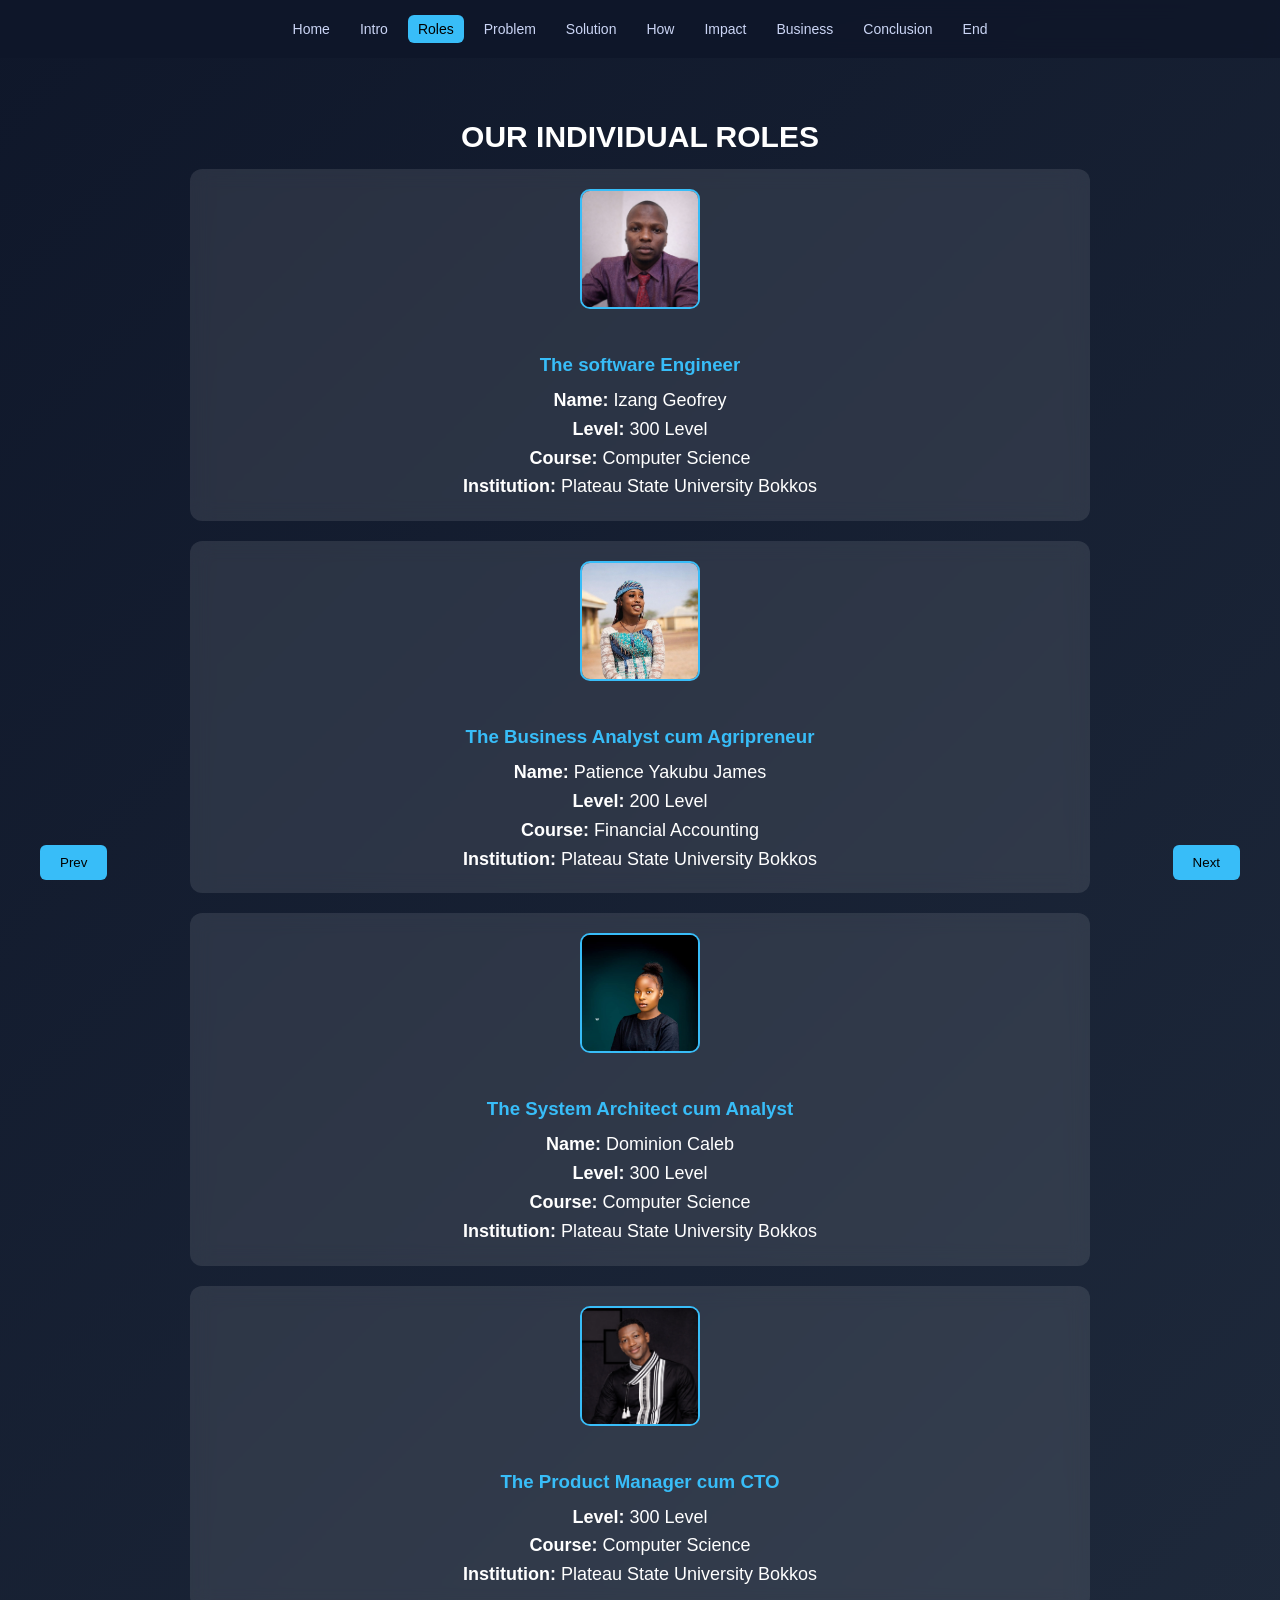
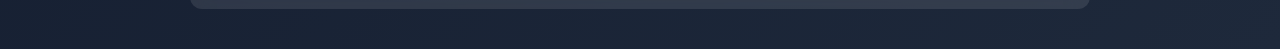
==== roles.html @ 6a31cb85 "Add files via upload" ====
<!DOCTYPE html>
<html lang="en">
    <head>
        <meta charset="UTF-8">
        <meta name="viewport" content="width=device-width, initial-scale=1.0">
        <link rel="stylesheet" href="styles.css">
        <title>Team PLASU</title>
        <link rel="icon" href="images/logo.png">
    </head>

    <body>

        <!-- NAVBAR -->
        <div class="navbar">
            <a class="nav-link" href="index.html">Home</a>
            <a class="nav-link" href="introduction.html">Intro</a>
            <a class="nav-link" href="roles.html">Roles</a>
            <a class="nav-link" href="problem.html">Problem</a>
            <a class="nav-link" href="solution.html">Solution</a>
            <a class="nav-link" href="how-it-works.html">How</a>
            <a class="nav-link" href="impact.html">Impact</a>
            <a class="nav-link" href="business-model.html">Business</a>
            <a class="nav-link" href="conclusion.html">Conclusion</a>
            <a class="nav-link" href="thank-you.html">End</a>
        </div>

        <!-- SLIDE -->
        <div class="slide">
            <div class="content">

                <h2>OUR INDIVIDUAL ROLES</h2>

                <div class="cards">

                    <!-- CARD 1 -->
                    <div class="card id-card">
                        <div class="image-box">
                            <img src="images/geoffery.jpg" alt="Izang Geofery">
                        </div>
                        <div class="card-info">
                            <h3>The software Engineer</h3>
                            <p><strong>Name:</strong> Izang Geofrey</p>
                            <p><strong>Level:</strong> 300 Level</p>
                            <p><strong>Course:</strong> Computer Science</p>
                            <p><strong>Institution:</strong> Plateau State University Bokkos</p>
                        </div>
                    </div>

                    <!-- CARD 2 -->
                    <div class="card id-card">
                        <div class="image-box">
                            <img src="images/patience.jpg" alt="Patience Yakubu James">
                        </div>
                        <div class="card-info">
                            <h3>The Business Analyst cum Agripreneur</h3>
                            <p><strong>Name:</strong> Patience Yakubu James</p>
                            <p><strong>Level:</strong> 200 Level</p>
                            <p><strong>Course:</strong> Financial Accounting</p>
                            <p><strong>Institution:</strong> Plateau State University Bokkos</p>
                        </div>
                    </div>

                    <!-- CARD 3 -->
                    <div class="card id-card">
                        <div class="image-box">
                            <img src="images/dominion.jpg" alt="Dominion Caleb">
                        </div>
                        <div class="card-info">
                            <h3>The System Architect cum Analyst</h3>
                            <p><strong>Name:</strong> Dominion Caleb</p>
                            <p><strong>Level:</strong> 300 Level</p>
                            <p><strong>Course:</strong> Computer Science</p>
                            <p><strong>Institution:</strong> Plateau State University Bokkos</p>
                        </div>
                    </div>

                    <!-- CARD 4 -->
                    <div class="card id-card">
                        <div class="image-box">
                            <img src="images/cto.jpg" alt="Product Manager CTO">
                        </div>
                        <div class="card-info">
                            <h3>The Product Manager cum CTO</h3>
                            <p><strong>Level:</strong> 300 Level</p>
                            <p><strong>Course:</strong> Computer Science</p>
                            <p><strong>Institution:</strong> Plateau State University Bokkos</p>
                        </div>
                    </div>

                </div>

            </div>
        </div>

        <!-- NAV BUTTONS -->
        <div class="nav-buttons">
            <button id="prev" data-link="introduction.html">Prev</button>
            <button id="next" data-link="problem.html">Next</button>
        </div>

        <script src="script.js"></script>

    </body>
</html>
---- styles.css ----
html {
    scroll-behavior: smooth;
    overflow-y: scroll;
}
/* RESET */
* {
    margin: 0;
    padding: 0;
    box-sizing: border-box;
    font-family: "Segoe UI", sans-serif;
}

/* BODY */
body {
    background: linear-gradient(135deg, #0f172a, #1e293b);
    color: white;
    min-height: 100vh;
    display: flex;
    flex-direction: column;
}

/* NAVBAR */
.navbar {
    position: fixed;
    top: 0;
    width: 100%;
    background: rgba(15, 23, 42, 0.9);
    backdrop-filter: blur(10px);
    display: flex;
    flex-wrap: wrap;
    justify-content: center;
    padding: 10px;
    z-index: 1000;
}

.navbar a {
    color: #cbd5f5;
    margin: 5px;
    text-decoration: none;
    font-size: 14px;
    padding: 6px 10px;
    border-radius: 6px;
}

.navbar a.active,
.navbar a:hover {
    background: #38bdf8;
    color: black;
}

/* SLIDE */
.slide {
    margin-top: 80px;
    flex: 1;
    display: flex;
    justify-content: center;
    align-items: center;
    padding: 40px;
    text-align: center;
    animation: fadeIn 0.8s ease-in-out;
}

.content {
    max-width: 900px;
}
.team-logo {
    width: 120px;       
    height: auto;
    margin-bottom: 20px; 
    display: block;
    margin-left: auto;
    margin-right: auto;   
}
/* HEADINGS */
h1 {
    font-size: 40px;
    margin-bottom: 20px;
}

h2 {
    font-size: 30px;
    margin-bottom: 15px;
}

p, li {
    font-size: 18px;
    line-height: 1.6;
}

/* LIST */
ul {
    text-align: left;
    margin-top: 15px;
}

/* NAV BUTTONS */
.nav-buttons {
    position: fixed;
    bottom: 20px;
    width: 100%;
    display: flex;
    justify-content: space-between;
    padding: 0 40px;
}

button {
    padding: 10px 20px;
    border: none;
    background: #38bdf8;
    color: black;
    border-radius: 6px;
    cursor: pointer;
}

/* ROLES CARDS */

.cards {
    display: flex;
    gap: 20px;
    justify-content: center;
    align-items: stretch;
    flex-wrap: wrap; 
}


.card {
    background: rgba(255,255,255,0.1);
    backdrop-filter: blur(10px);
    padding: 20px;
    border-radius: 12px;
    transition: 0.3s;
    display: flex;
    gap: 30px;
    width: 100%;
}

.card:hover {
    transform: translateY(-10px);
}

/* MOBILE */
@media(max-width: 768px) {
    h1 { font-size: 28px; }
    p, li { font-size: 16px; }
}

/* ANIMATION */
@keyframes fadeIn {
    from {opacity: 0; transform: translateY(20px);}
    to {opacity: 1; transform: translateY(0);}
}

/* ID CARD STYLE */
.id-card {
    display: flex;
    flex-direction: column;
    align-items: center;
    padding: 20px;
}

/* IMAGE */
.image-box {
    width: 120px;
    height: 120px;
    border-radius: 10px;
    overflow: hidden;
    margin-bottom: 15px;
    border: 2px solid #38bdf8;
}

.image-box img {
    width: 100%;
    height: 100%;
    object-fit: cover;
}

/* TEXT */
.card-info {
    text-align: center;
}

.card-info h3 {
    margin-bottom: 10px;
    color: #38bdf8;
}

/* HOVER EFFECT */
.id-card:hover {
    transform: translateY(-10px) scale(1.03);
}

.index-cards {
    display: flex;
    gap: 30px;
    justify-content: center;
    align-items: stretch;
    padding: 20px 40px;
}

.index-cards .card.id-card {
    flex: 1;                  
    min-width: 220px;        
    padding: 25px;
}
.index-cards::-webkit-scrollbar {
    height: 8px;
}
.index-cards::-webkit-scrollbar-thumb {
    background-color: #38bdf8;
    border-radius: 10px;
}

.index-cards .card.id-card:hover {
    transform: translateY(-5px) scale(1.05);
}
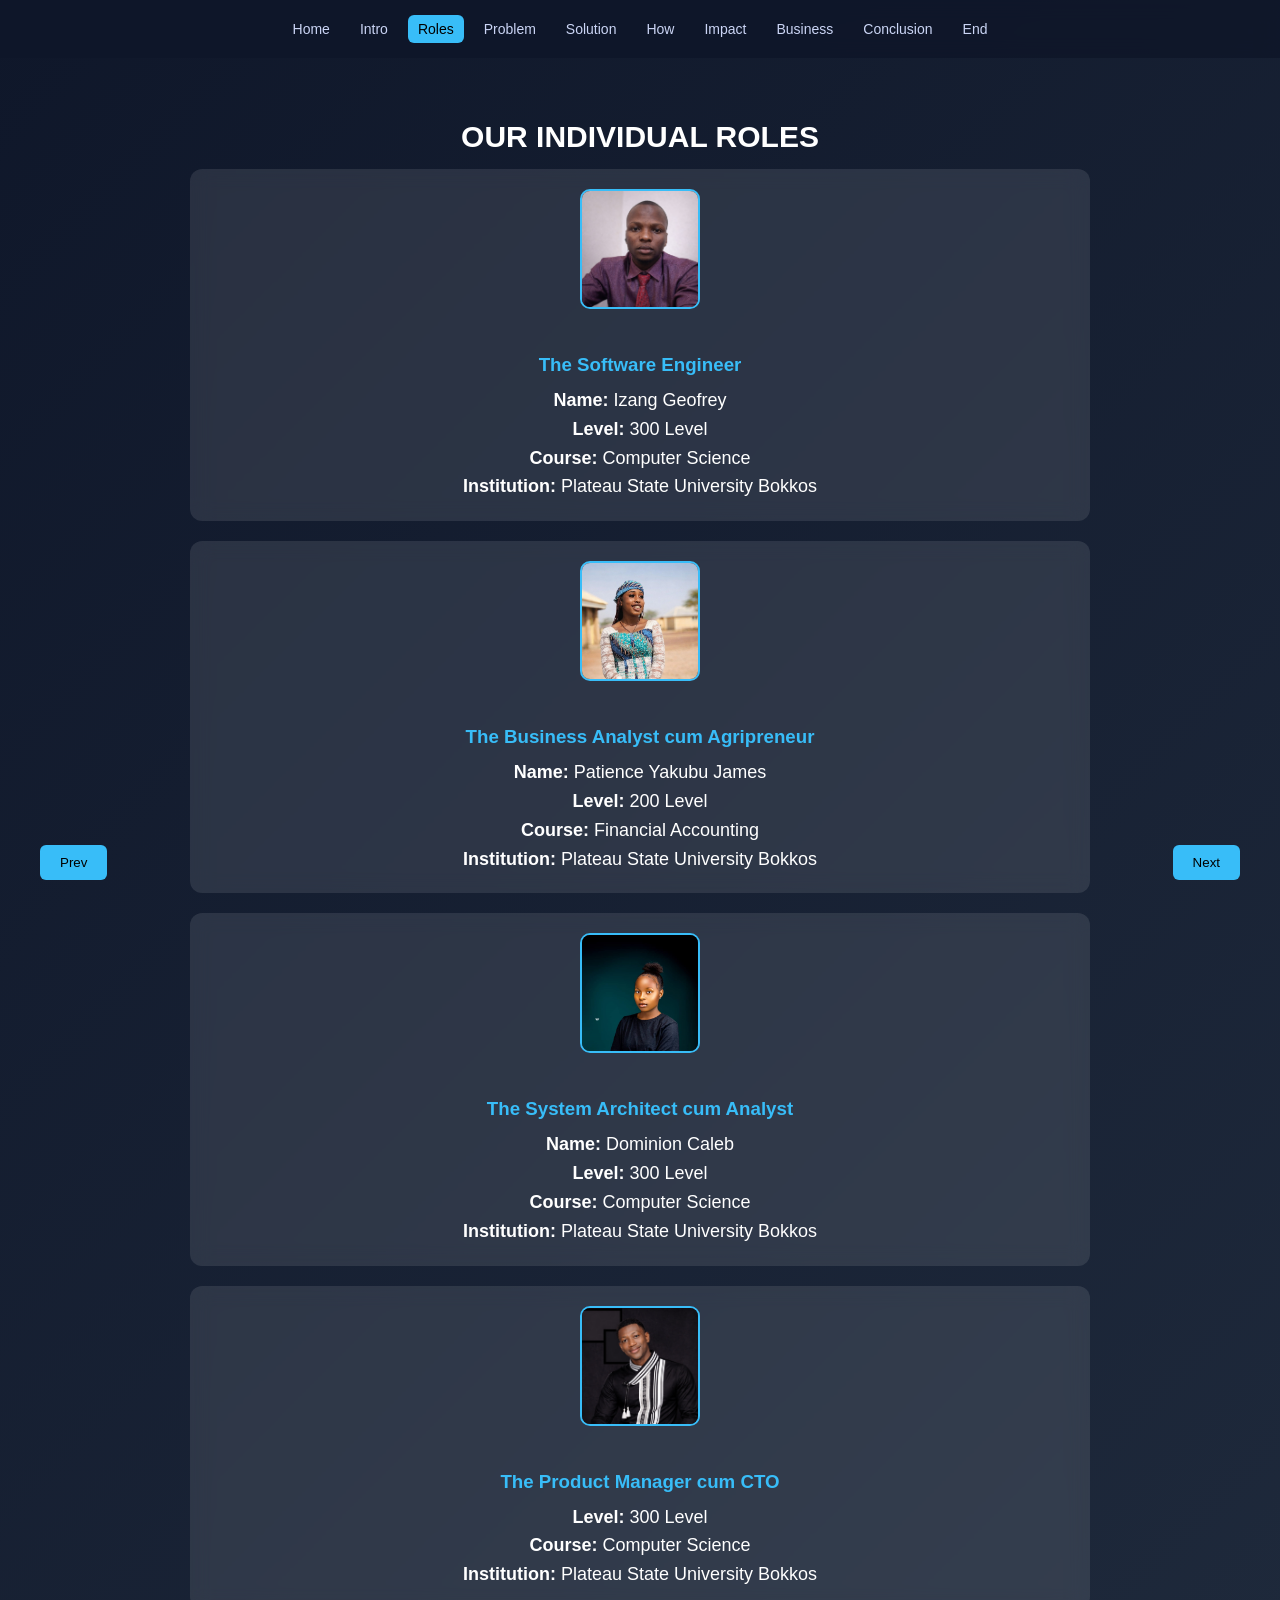
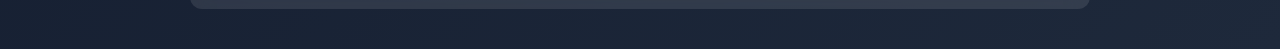
==== commit a1452d45: "Update roles.html" ====
--- a/roles.html
+++ b/roles.html
@@ -38,7 +38,7 @@
                             <img src="images/geoffery.jpg" alt="Izang Geofery">
                         </div>
                         <div class="card-info">
-                            <h3>The software Engineer</h3>
+                            <h3>The Software Engineer</h3>
                             <p><strong>Name:</strong> Izang Geofrey</p>
                             <p><strong>Level:</strong> 300 Level</p>
                             <p><strong>Course:</strong> Computer Science</p>
@@ -101,4 +101,4 @@
         <script src="script.js"></script>
 
     </body>
-</html>+</html>
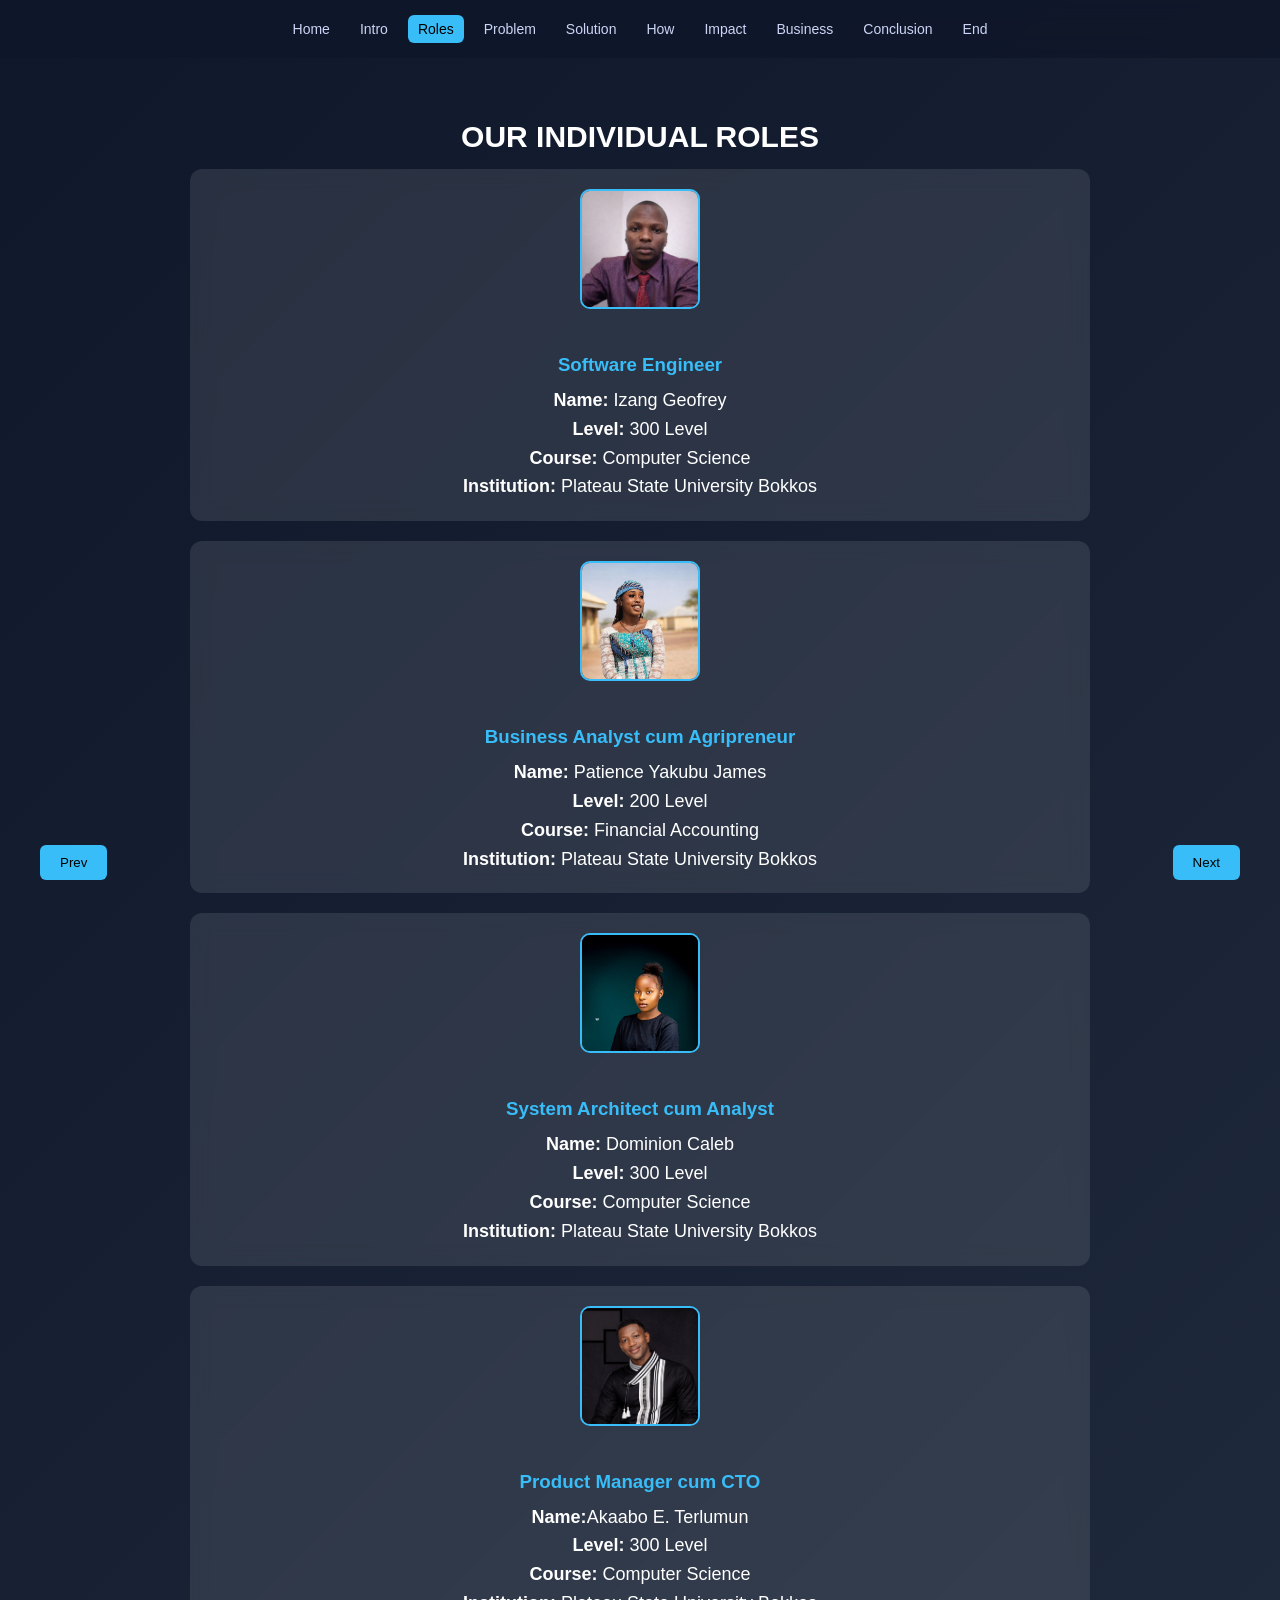
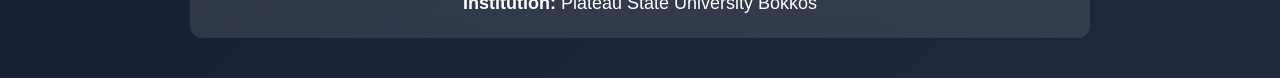
==== commit 54cc548d: "Update roles.html" ====
--- a/roles.html
+++ b/roles.html
@@ -38,7 +38,7 @@
                             <img src="images/geoffery.jpg" alt="Izang Geofery">
                         </div>
                         <div class="card-info">
-                            <h3>The Software Engineer</h3>
+                            <h3>Software Engineer</h3>
                             <p><strong>Name:</strong> Izang Geofrey</p>
                             <p><strong>Level:</strong> 300 Level</p>
                             <p><strong>Course:</strong> Computer Science</p>
@@ -52,7 +52,7 @@
                             <img src="images/patience.jpg" alt="Patience Yakubu James">
                         </div>
                         <div class="card-info">
-                            <h3>The Business Analyst cum Agripreneur</h3>
+                            <h3>Business Analyst cum Agripreneur</h3>
                             <p><strong>Name:</strong> Patience Yakubu James</p>
                             <p><strong>Level:</strong> 200 Level</p>
                             <p><strong>Course:</strong> Financial Accounting</p>
@@ -66,7 +66,7 @@
                             <img src="images/dominion.jpg" alt="Dominion Caleb">
                         </div>
                         <div class="card-info">
-                            <h3>The System Architect cum Analyst</h3>
+                            <h3>System Architect cum Analyst</h3>
                             <p><strong>Name:</strong> Dominion Caleb</p>
                             <p><strong>Level:</strong> 300 Level</p>
                             <p><strong>Course:</strong> Computer Science</p>
@@ -80,7 +80,8 @@
                             <img src="images/cto.jpg" alt="Product Manager CTO">
                         </div>
                         <div class="card-info">
-                            <h3>The Product Manager cum CTO</h3>
+                            <h3>Product Manager cum CTO</h3>
+                            <p><strong>Name:</strong>Akaabo E. Terlumun</p>
                             <p><strong>Level:</strong> 300 Level</p>
                             <p><strong>Course:</strong> Computer Science</p>
                             <p><strong>Institution:</strong> Plateau State University Bokkos</p>
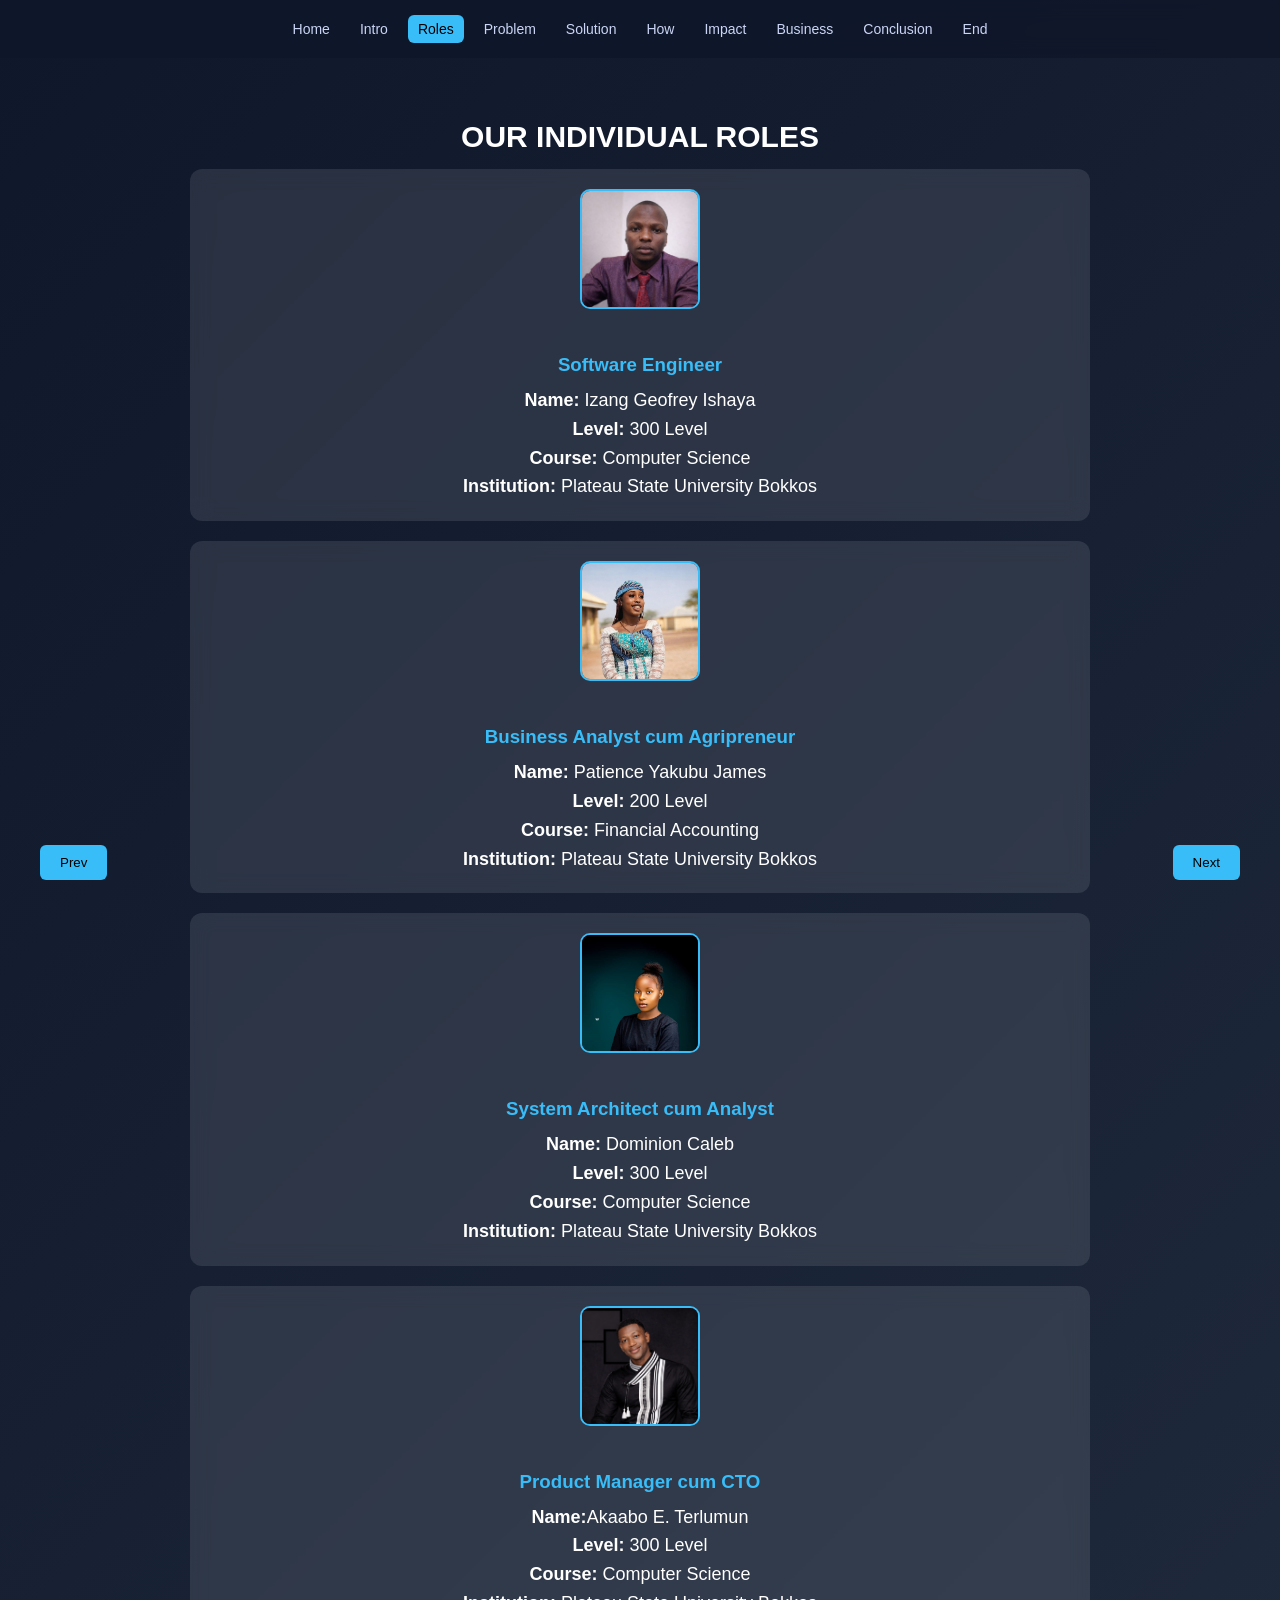
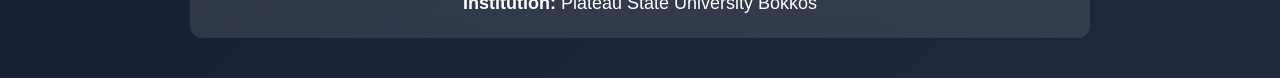
==== commit 63668921: "Update roles.html" ====
--- a/roles.html
+++ b/roles.html
@@ -39,7 +39,7 @@
                         </div>
                         <div class="card-info">
                             <h3>Software Engineer</h3>
-                            <p><strong>Name:</strong> Izang Geofrey</p>
+                            <p><strong>Name:</strong> Izang Geofrey Ishaya</p>
                             <p><strong>Level:</strong> 300 Level</p>
                             <p><strong>Course:</strong> Computer Science</p>
                             <p><strong>Institution:</strong> Plateau State University Bokkos</p>
